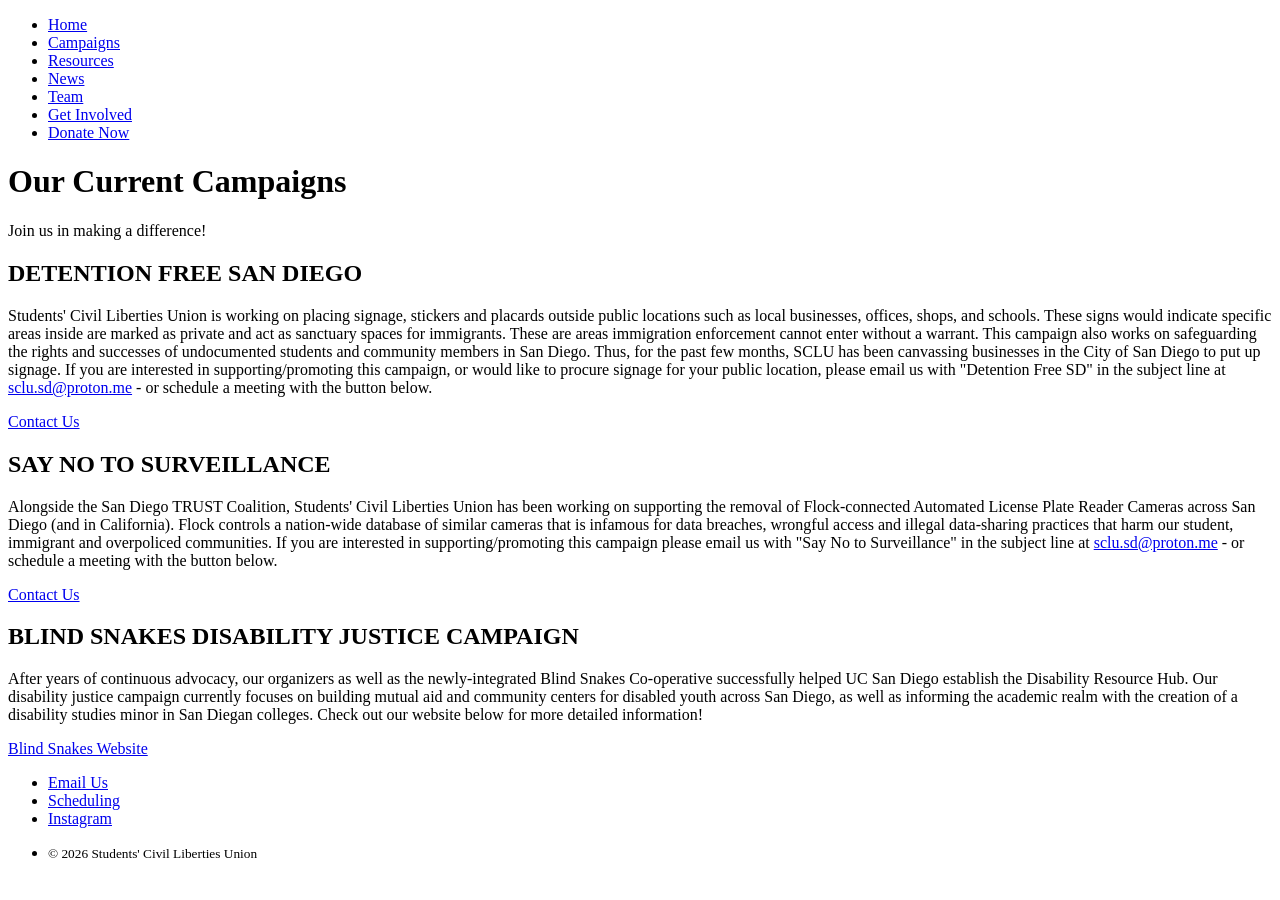
==== campaigns.html @ 3547a064 "Added new contact page, migrated what can you do blurb, scheduling, and contact form" ====
<!DOCTYPE html>
<html lang="en">
<head>
    <meta charset="utf-8">
    <meta name="viewport" content="width=device-width, initial-scale=1">
    <title>Campaigns | SCLU</title>
    <meta name="description" content="Current Campaigns of the Students' Civil Liberties Union: Detention Free San Diego, Say no to surveillance, 
        Blind Snakes Disability Justice.">
</head>
<body>
    <header>
        <nav aria-label="Primary">
            <ul>
                <li><a href="index.html">Home</a></li>
                <li><a href="campaigns.html">Campaigns</a></li>
                <li><a href="resources.html">Resources</a></li>
                <li><a href="news.html">News</a></li> <!--Announcements & Press-->
                <li><a href="team.html">Team</a></li>
                <li><a href="contact.html">Get Involved</a></li> <!--Join, Contact Us, Schedule-->
                <li><a href="https://www.zeffy.com/en-US/donation-form/donate-to-empower-youth-organizing-in-san-diego-2">Donate Now</a></li>
            </ul>
        </nav>
    </header>
    <main>
        <h1>Our Current Campaigns</h1>
        <p>Join us in making a difference!</p>

        <section id="detention-free">
            <!--Image here-->
            <h2>DETENTION FREE SAN DIEGO</h2>
            <p>Students' Civil Liberties Union is working on placing signage, stickers and placards outside public locations such as local businesses,
                offices, shops, and schools. These signs would indicate specific areas inside are marked as private and act as sanctuary spaces for immigrants. These are areas immigration enforcement cannot enter without a warrant.
                This campaign also works on safeguarding the rights and successes of undocumented students and community members in San Diego. Thus, for the past few months, 
                SCLU has been canvassing businesses in the City of San Diego to put up signage. If you are interested in supporting/promoting this campaign, or would like to procure signage for your public location, 
                please email us with "Detention Free SD" in the subject line at <a href="mailto:sclu.sd@proton.me">sclu.sd@proton.me</a> - or schedule a meeting with the button below.
            </p>
            <a href="contact.html">Contact Us</a>
        </section>
        <section id="surveillance">
            <!--Image here-->
            <h2>SAY NO TO SURVEILLANCE</h2>
            <p>Alongside the San Diego TRUST Coalition, Students' Civil Liberties Union has been working on supporting the removal of Flock-connected Automated License Plate Reader Cameras across San Diego (and in California). Flock controls a nation-wide database of similar cameras that is infamous for data breaches,
                wrongful access and illegal data-sharing practices that harm our student, immigrant and overpoliced communities.
                If you are interested in supporting/promoting this campaign please email us with "Say No to Surveillance" in the subject 
                line at <a href="mailto:sclu.sd@proton.me">sclu.sd@proton.me</a> - or schedule a meeting with the button below.
            </p>
            <a href="contact.html">Contact Us</a>
        </section>
        <section id="disability-justice">
            <!--Image here-->
            <h2>BLIND SNAKES DISABILITY JUSTICE CAMPAIGN</h2>
            <p>After years of continuous advocacy, our organizers as well as the newly-integrated Blind Snakes Co-operative successfully helped UC San Diego establish the Disability Resource Hub. Our disability justice campaign currently focuses on building mutual aid and community centers for disabled youth across San Diego, as well as informing the academic
                realm with the creation of a disability studies minor in San Diegan colleges.
                Check out our website below for more detailed information!
            </p>
            <a href="https://blindsnakes.sclusd.org/">Blind Snakes Website</a>
        </section>
    </main>
    <footer>
        <ul>
            <li><a href="mailto:sclu.sd@proton.me">Email Us</a></li>
            <li><a href="https://cal.com/students-civil-liberties-union/30min">Scheduling</a></li>
            <li><a href="https://www.instagram.com/sclu.SD/">Instagram</a></li>
            <li><p><small>&copy; 2026 Students' Civil Liberties Union</small></p></li>
        </ul>
    </footer>
</body>
</html>
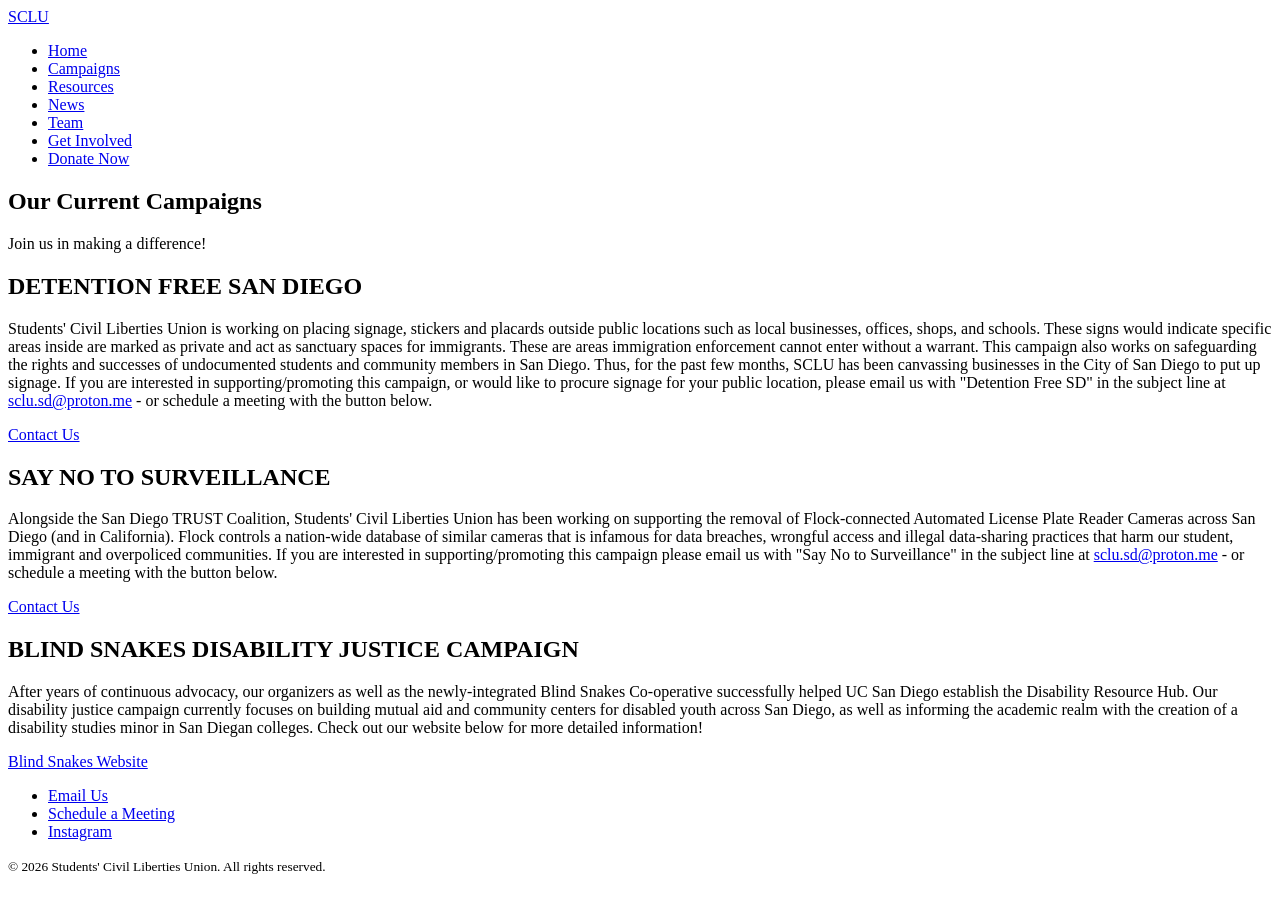
==== commit 1c20adf1: "Complete pages, fix navigation for footer, update meta tags, add aria-labellby for each section." ====
--- a/campaigns.html
+++ b/campaigns.html
@@ -3,31 +3,45 @@
 <head>
     <meta charset="utf-8">
     <meta name="viewport" content="width=device-width, initial-scale=1">
+    
     <title>Campaigns | SCLU</title>
+
     <meta name="description" content="Current Campaigns of the Students' Civil Liberties Union: Detention Free San Diego, Say no to surveillance, 
         Blind Snakes Disability Justice.">
+
+    <meta name="theme-color" content="#173B35">
+
+    <link rel="stylesheet" href="styles.css">
 </head>
 <body>
-    <header>
-        <nav aria-label="Primary">
-            <ul>
+    <header class="site-header">
+        <nav class="main-nav" aria-label="Primary Navigation">
+            <a class="site-logo" href="index.html">
+                SCLU
+            </a>
+            <ul class="nav-links">
                 <li><a href="index.html">Home</a></li>
                 <li><a href="campaigns.html">Campaigns</a></li>
                 <li><a href="resources.html">Resources</a></li>
                 <li><a href="news.html">News</a></li> <!--Announcements & Press-->
                 <li><a href="team.html">Team</a></li>
-                <li><a href="contact.html">Get Involved</a></li> <!--Join, Contact Us, Schedule-->
-                <li><a href="https://www.zeffy.com/en-US/donation-form/donate-to-empower-youth-organizing-in-san-diego-2">Donate Now</a></li>
+                <li><a href="contact.html">Get Involved</a></li> <!--Recruitment, Contact Us, Schedule-->
+                <li><a class="donate-btn" href="https://www.zeffy.com/en-US/donation-form/donate-to-empower-youth-organizing-in-san-diego-2">Donate Now</a></li>
             </ul>
         </nav>
     </header>
-    <main>
-        <h1>Our Current Campaigns</h1>
-        <p>Join us in making a difference!</p>
+    <main id="main-content">
+        <section class="campaign-section" aria-labelledby="page-heading">
+            <h1 id="page-heading"> 
+                Our Current Campaigns
+            </h1>
 
-        <section id="detention-free">
+            <p>Join us in making a difference!</p>
+        </section>
+
+        <section id="detention-free" aria-labelledby="detention-heading">
             <!--Image here-->
-            <h2>DETENTION FREE SAN DIEGO</h2>
+            <h2 id="detention-heading">DETENTION FREE SAN DIEGO</h2>
             <p>Students' Civil Liberties Union is working on placing signage, stickers and placards outside public locations such as local businesses,
                 offices, shops, and schools. These signs would indicate specific areas inside are marked as private and act as sanctuary spaces for immigrants. These are areas immigration enforcement cannot enter without a warrant.
                 This campaign also works on safeguarding the rights and successes of undocumented students and community members in San Diego. Thus, for the past few months, 
@@ -36,9 +50,9 @@
             </p>
             <a href="contact.html">Contact Us</a>
         </section>
-        <section id="surveillance">
+        <section id="surveillance" aria-labelledby="surveillance-heading">
             <!--Image here-->
-            <h2>SAY NO TO SURVEILLANCE</h2>
+            <h2 id="surveillance-heading">SAY NO TO SURVEILLANCE</h2>
             <p>Alongside the San Diego TRUST Coalition, Students' Civil Liberties Union has been working on supporting the removal of Flock-connected Automated License Plate Reader Cameras across San Diego (and in California). Flock controls a nation-wide database of similar cameras that is infamous for data breaches,
                 wrongful access and illegal data-sharing practices that harm our student, immigrant and overpoliced communities.
                 If you are interested in supporting/promoting this campaign please email us with "Say No to Surveillance" in the subject 
@@ -46,9 +60,9 @@
             </p>
             <a href="contact.html">Contact Us</a>
         </section>
-        <section id="disability-justice">
+        <section id="disability-justice" aria-labelledby="disability-justice-heading">
             <!--Image here-->
-            <h2>BLIND SNAKES DISABILITY JUSTICE CAMPAIGN</h2>
+            <h2 id="disability-justice-heading">BLIND SNAKES DISABILITY JUSTICE CAMPAIGN</h2>
             <p>After years of continuous advocacy, our organizers as well as the newly-integrated Blind Snakes Co-operative successfully helped UC San Diego establish the Disability Resource Hub. Our disability justice campaign currently focuses on building mutual aid and community centers for disabled youth across San Diego, as well as informing the academic
                 realm with the creation of a disability studies minor in San Diegan colleges.
                 Check out our website below for more detailed information!
@@ -57,12 +71,20 @@
         </section>
     </main>
     <footer>
-        <ul>
-            <li><a href="mailto:sclu.sd@proton.me">Email Us</a></li>
-            <li><a href="https://cal.com/students-civil-liberties-union/30min">Scheduling</a></li>
-            <li><a href="https://www.instagram.com/sclu.SD/">Instagram</a></li>
-            <li><p><small>&copy; 2026 Students' Civil Liberties Union</small></p></li>
-        </ul>
+        <nav aria-label="Footer Navigation">
+            <ul>
+                <li><a href="mailto:sclu.sd@proton.me">Email Us</a></li>
+                <li><a href="https://cal.com/students-civil-liberties-union/30min">Schedule a Meeting</a></li>
+                <li><a href="https://www.instagram.com/sclu.SD/">Instagram</a></li>
+            </ul>
+        </nav>
+
+        <p>
+            <small>
+                &copy; 2026 Students' Civil Liberties Union.
+                All rights reserved.
+            </small>
+        </p>
     </footer>
 </body>
 </html>
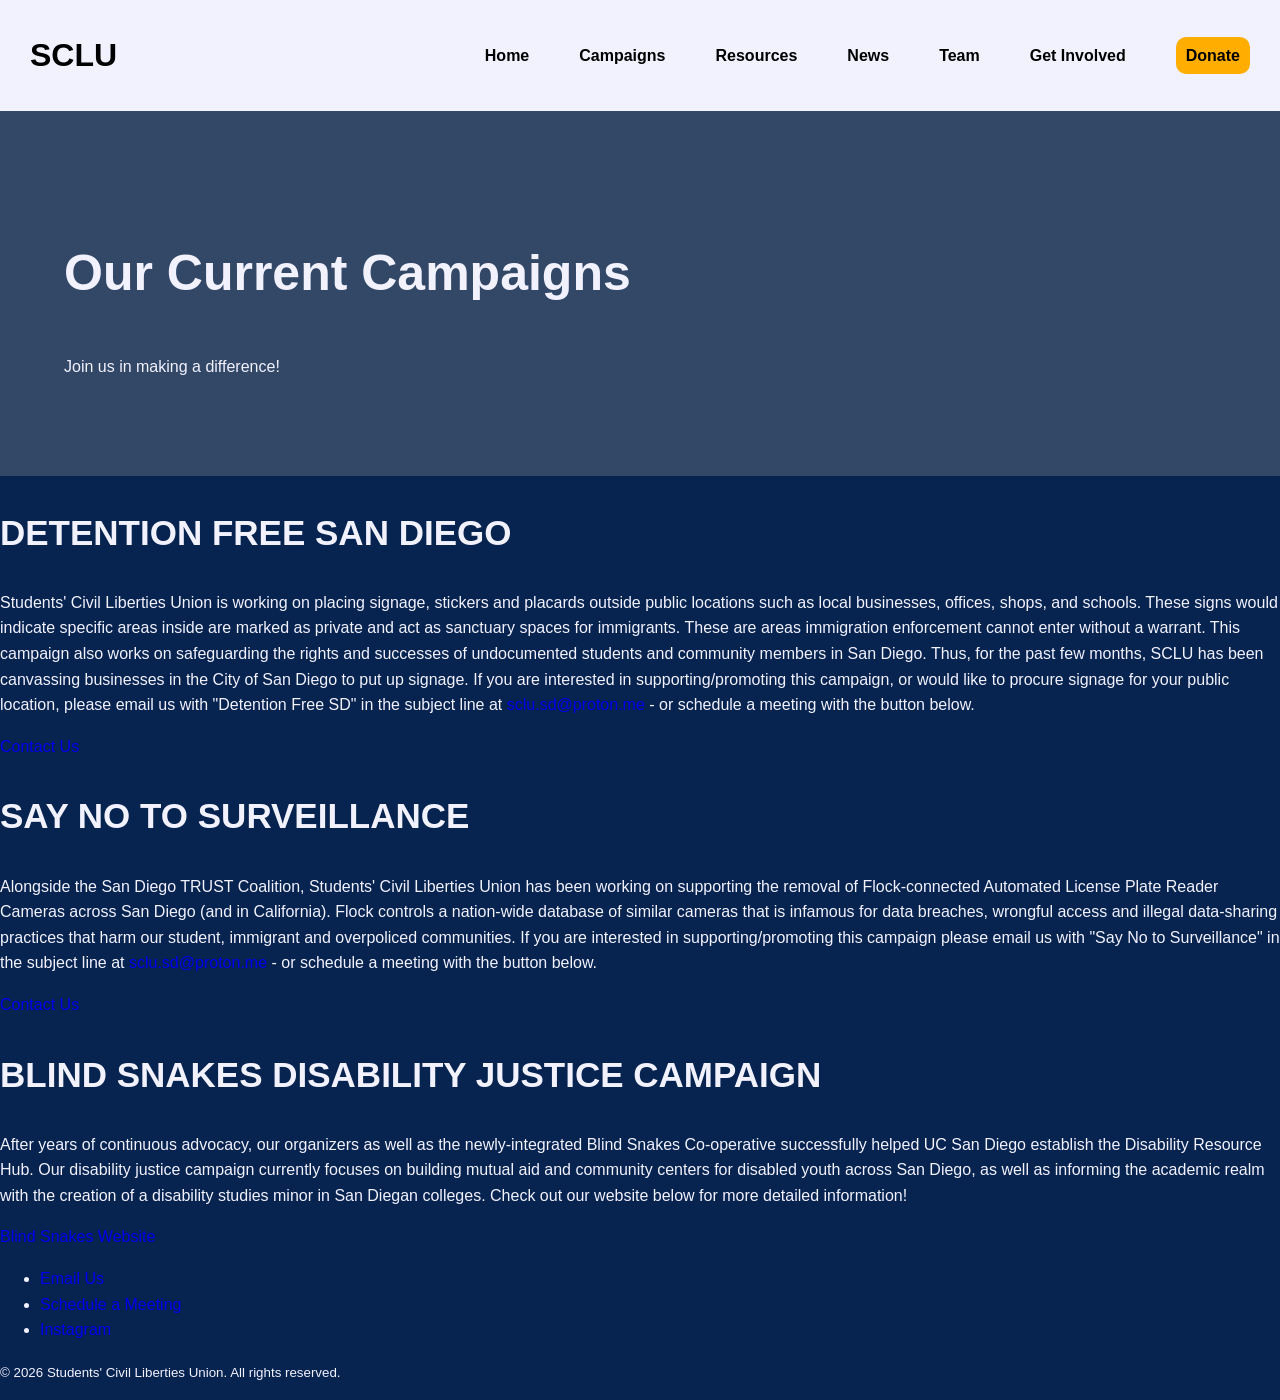
==== commit 5dbe8960: "Fixed most styling for first page" ====
--- a/campaigns.html
+++ b/campaigns.html
@@ -12,6 +12,7 @@
     <meta name="theme-color" content="#173B35">
 
     <link rel="stylesheet" href="styles.css">
+    <script src="script.js" defer></script>
 </head>
 <body>
     <header class="site-header">
@@ -19,14 +20,22 @@
             <a class="site-logo" href="index.html">
                 SCLU
             </a>
-            <ul class="nav-links">
+
+            <button
+                class="menu-toggle" type="button" aria-label="Open Navigation Menu" aria-expanded="false" aria-controls="nav-links">
+                <span></span>
+                <span></span>
+                <span></span>
+            </button>
+
+            <ul class="nav-links" id="nav-links">
                 <li><a href="index.html">Home</a></li>
                 <li><a href="campaigns.html">Campaigns</a></li>
                 <li><a href="resources.html">Resources</a></li>
                 <li><a href="news.html">News</a></li> <!--Announcements & Press-->
                 <li><a href="team.html">Team</a></li>
                 <li><a href="contact.html">Get Involved</a></li> <!--Recruitment, Contact Us, Schedule-->
-                <li><a class="donate-btn" href="https://www.zeffy.com/en-US/donation-form/donate-to-empower-youth-organizing-in-san-diego-2">Donate Now</a></li>
+                <li><a class="donate-btn" href="https://www.zeffy.com/en-US/donation-form/donate-to-empower-youth-organizing-in-san-diego-2">Donate</a></li>
             </ul>
         </nav>
     </header>
--- a/styles.css
+++ b/styles.css
@@ -0,0 +1,541 @@
+/* Custom Properties*/
+:root { 
+    /* Colors */
+    --background-color: #07234f;
+    --gray-blue: #334867;
+
+    --white: #f2f2ff;
+    --black: black;
+
+    --gold: rgb(255, 174, 0);
+    --bright-gold: rgb(255, 193, 58);
+
+    /* Typography  */
+    --font-body: sans-serif;
+    --font-initial-size: 16px;
+
+    /* Typography Fonts */
+    --font-size-xxl: 50px;
+    --font-size-xl: 40px;
+    --font-size-large: 35px;
+    --font-size-medium: 25px;
+    --font-size-small: 20px;
+
+    /* Layout */
+    --max-width: 2000px;
+    --padding: 10px;
+    --border-radius: 10px;
+
+    /* Spacing */
+    --spacing-small: 20px;
+    --spacing-medium: 30px;
+    --spacing-large: 40px;
+    --spacing-x-large: 50px;
+    --spacing-xx-large: 60px;
+    --spacing-xxx-large: 80px;
+    --spacing-xxxx-large: 120px;
+
+    --letter-spacing-s: 3px;
+
+}
+
+body {
+    /* General Typography and Colors*/
+    background-color: var(--background-color);
+    font-family: var(--font-body);
+    font-size: var(--font-initial-size);
+    color: var(--white);
+    line-height: 1.6;
+    
+    /* Layout and Box Model*/
+    margin: 0;
+    padding: 0;
+}
+
+* {
+    box-sizing: border-box;
+}
+
+/* NAVIGATION */
+
+.site-header {
+    width: 100%;
+    background-color: var(--white);
+}
+
+.main-nav {
+    display: flex;
+    justify-content: space-between;
+    align-items: center;
+    flex-wrap: wrap;
+
+    width: 100%;
+    padding: var(--spacing-medium);
+}
+
+/* Going to replace with logo*/
+.site-logo {
+    font-size: 2rem;
+    font-weight: bold;
+    color: var(--black);
+    text-decoration: none;
+}
+
+.nav-links {
+    display: flex;
+    align-items: center;
+    justify-content: center;
+    flex-wrap: wrap;
+    gap: var(--spacing-x-large);
+
+    list-style: none;
+    margin: 0;
+    padding: 0;
+}
+
+.nav-links a {
+    color: var(--black);
+
+    /* No Underline */
+    text-decoration: none;
+    font-size: 1rem;
+    font-weight: 550;
+}
+
+
+
+/* Navigation Buttons*/
+nav a:hover {
+    color: var(--background-color);
+    text-decoration: underline var(--black) 2px;
+    text-underline-offset: 3px;
+}
+
+.site-logo {
+    text-decoration: none;
+}
+
+.site-logo:hover {
+    text-decoration: none;
+}
+/* Donation Buttons */
+.donate-btn {
+    background-color: var(--gold);
+    padding: var(--padding);
+    border-radius: var(--border-radius);
+}
+
+.donate-btn:hover {
+    background-color: var(--bright-gold);
+    outline: solid var(--gold) 2px;
+    text-decoration: none;
+}
+
+
+/* HAMBURGER MENU */
+.menu-toggle {
+    display: none;
+    flex-direction: column;
+    justify-content: center;
+
+    width: var(--spacing-medium);
+    height: var(--spacing-medium);
+    padding: 0;
+
+    background: none;
+    border: none;
+    cursor: pointer;
+}
+
+.menu-toggle span{
+    display: block;
+    width: 100%;
+    height: 3px;
+    background-color: var(--background-color);
+    border-radius: 2px;
+}
+
+/* HEADINGS */
+
+h1 {
+    font-size: var(--font-size-xxl);
+}
+
+h2 {
+    font-size: var(--font-size-large);
+}
+
+h3 {
+    font-size: var(--font-size-medium);
+}
+
+/* Link Styling */
+a {
+    transition: var(--gold) 0.2s ease;
+    text-decoration: none;
+}
+
+/* Images */
+
+img {
+    max-width: 100%;
+    height: auto;
+    display: block;
+}
+
+/* HERO SECTION */
+.hero {
+    display: flex;
+    align-items: center;
+    gap: var(--spacing-xx-large);
+    
+    padding: var(--spacing-xxxx-large) 5%;
+
+    background-color: var(--background-color);
+}
+
+.hero-content {
+    flex: 5; /* 3/5 of the page*/
+    min-width: 0;
+}
+
+.hero-image {
+    flex: 4;
+    min-width: 0;
+    transform: translateY(var(--spacing-small));
+}
+
+.hero-image img {
+    width: 100%;
+    height: 100%;
+    object-fit: cover;
+    border-radius: var(--border-radius);
+}
+
+#hero-blurb {
+    font-size: var(--font-size-small);
+
+    text-transform: uppercase;
+    letter-spacing: var(--letter-spacing-s);
+    margin-bottom: var(--spacing-small);
+}
+
+.hero-description {
+    font-size: var(--font-initial-size);
+    line-height: 1.8;
+    margin-bottom: var(--spacing-small);
+    max-width: 800px;
+}
+
+.hero-actions {
+    margin: var(--spacing-large) var(--spacing-small) 0 0;
+}
+
+.hero-actions a {
+    color: var(--black);
+    font-weight: 550;
+    text-transform: uppercase;
+    background-color: var(--gold);
+    padding: var(--padding);
+    border-radius: var(--border-radius);
+}
+
+/* ABOUT SECTION */
+.about-section {
+    display: flex;
+    align-items: center;
+    flex-direction: row;
+    gap: var(--spacing-xxxx-large);
+    
+    padding: var(--spacing-xxxx-large) 5%;
+    background-color: var(--gray-blue);
+
+}
+.about-content {
+    flex: 1; 
+    min-width: 0;
+}
+
+.about-image {
+    flex: 1;
+    min-width: 0;
+    transform: translateY(var(--spacing-small));
+}
+
+.about-image img {
+    width: 100%;
+    height: 100%;
+    object-fit: cover;
+    border-radius: var(--border-radius);
+}
+
+/* WORK AND CAMPAIGN SECTIONS */
+
+.work-section,
+.campaign-section,
+.news-section{
+    margin: 0;
+    padding: var(--spacing-xxx-large) 5%;
+}
+
+.work-section, .news-section {
+    background-color: var(--background-color);
+}
+
+.campaign-section {
+    background-color: var(--gray-blue);
+}
+
+
+/* SECTION HEADINGS */
+
+.section-heading {
+    text-align: center;
+    margin-bottom: var(--spacing-x-large);
+}
+
+/* CARD CONTAINER */
+
+.card-box {
+    display: grid;
+    grid-template-columns: repeat(3, 1fr);
+    gap: var(--spacing-large);
+    margin: 0;
+    width: 100%;
+}
+
+/* SHARED CARD STYLING */
+
+.card h2, .campaign-card h2 {
+    margin: 0 0 0 10px;
+}
+
+.card,
+.campaign-card,
+.news-card {
+    display: flex;
+    flex-direction: column;
+
+    padding: var(--spacing-medium);
+    border-radius: var(--border-radius);
+}
+
+/* INDIVIDUAL CARD COLORS */
+
+.card, .news-card {
+    background-color: var(--gray-blue);
+}
+
+.campaign-card {
+    background-color: var(--background-color);
+}
+
+.news-card .article-source {
+    font-size: 1.25rem;
+    color: var(--gold);
+    margin: 0 0 10px;
+}
+
+.news-card h3 {
+    font-size: 1.75rem;
+    margin: 0 0 10px;
+}
+
+.news-card .article-author {
+    margin: 0 0 var(--spacing-small);
+    font-size: 1.1rem;
+}
+
+
+/* CARD BUTTONS */
+
+.card .button,
+.campaign-card .button,
+.news-card .button,
+.get-invovled .button {
+    margin-top: var(--spacing-medium);
+    align-self: flex-start;
+}
+
+/* BUTTON STYLING */
+.button {
+    display: inline-block;
+
+    color: var(--black);
+    background-color: var(--gold);
+
+    font-weight: 550;
+    text-transform: uppercase;
+
+    padding: var(--padding);
+    border-radius: var(--border-radius);
+
+    text-decoration: none;
+}
+
+.button:hover {
+    background-color: var(--bright-gold);
+    outline: solid var(--gold) 2px;
+}
+
+.button:focus {
+    outline: solid var(--gray-blue) 2px;
+}
+
+/* GALLERY */
+.gallery-section {
+    background-color: var(--gray-blue);
+}
+/* GET INVOLVED SECTION */
+.get-involved {
+    display: flex;
+    flex-direction: column;
+    align-items: center;
+    text-align: center;
+
+    padding: var(--spacing-xxx-large) 5%;
+    background-color: var(--background-color);
+}
+
+.get-involved h2 {
+    margin: 0 0 var(--spacing-medium);
+}
+
+.get-involved p {
+    max-width: 700px;
+    margin: 0 0 var(--spacing-medium);
+}
+
+/* FOOTER */
+.site-footer {
+    padding: var(--spacing-large) 5%;
+    background-color: var(--white);
+    color: var(--background-color);
+}
+
+.site-footer nav ul {
+    display: flex;
+    justify-content: center;
+    flex-wrap: wrap;
+    gap: var(--spacing-large);
+
+    list-style: none;
+    margin: 0;
+    padding: 0;
+}
+
+.site-footer a {
+    color: var(--background-color);
+    text-decoration: none;
+}
+
+.site-footer a:hover {
+    color: var(--black);
+    text-decoration: underline;
+    text-underline-offset: 4px;
+}
+
+.site-footer p {
+    text-align: center;
+    margin: var(--spacing-large) 0 0;
+}
+
+/* ACCESSIBILITY */
+a:focus-visible, button:focus-visible {
+    outline: solid var(--gray-blue);
+}
+
+/* Screen sizes adjusted for 900 */
+@media (max-width: 900px) {
+    .hero { 
+        flex-direction: column;
+        align-items: stretch;
+    }
+
+    .hero-image {
+        transform: none;
+    }
+
+    /* About Section*/
+    .about-section {
+        flex-direction: column;
+    }
+
+    .about-image {
+        transform: none;
+    }
+
+    /* Work Section */
+    .card-box {
+        grid-template-columns: 1fr;
+    }
+}
+
+
+@media (max-width: 768px) {
+    .main-nav {
+        position: relative;
+        flex-direction: row;
+        justify-content: space-between;
+        align-items: center;
+    }
+
+    .menu-toggle {
+        display: flex;
+        gap: 5px;
+    }
+    
+    .nav-links {
+        display: none;
+        flex-direction: column;
+        align-items: stretch;
+        
+        position: absolute;
+        top: 100%;
+        right: 0%;
+        width: 100%;
+
+        padding: var(--spacing-medium);
+        background-color: var(--white);
+        z-index: 10;
+    }
+
+    .nav-links.is-open {
+        display: flex;
+    }
+
+    .site-footer nav ul {
+        flex-direction: column;
+        align-items: center;
+        gap: var(--spacing-medium);
+    }
+}
+
+@media (max-width: 600px) {
+    h1 {
+        font-size: 2.25rem;
+    }
+
+    h2 {
+        font-size: 1.75rem;
+    }
+
+    h3 {
+        font-size: 1.25rem;
+    }
+
+    /*Sections*/
+    .hero, .about-section, .work-section, .campaign-section, .news-section, .get-involved {
+        padding: var(--spacing-xx-large) 5%;
+    }
+
+    /* Cards */
+    .card-box {
+        grid-template-columns: 1fr;
+        gap: var(--spacing-medium);
+    }
+
+    .card, .campaign-card, .news-card {
+        padding: var(--spacing-small);
+    }
+}
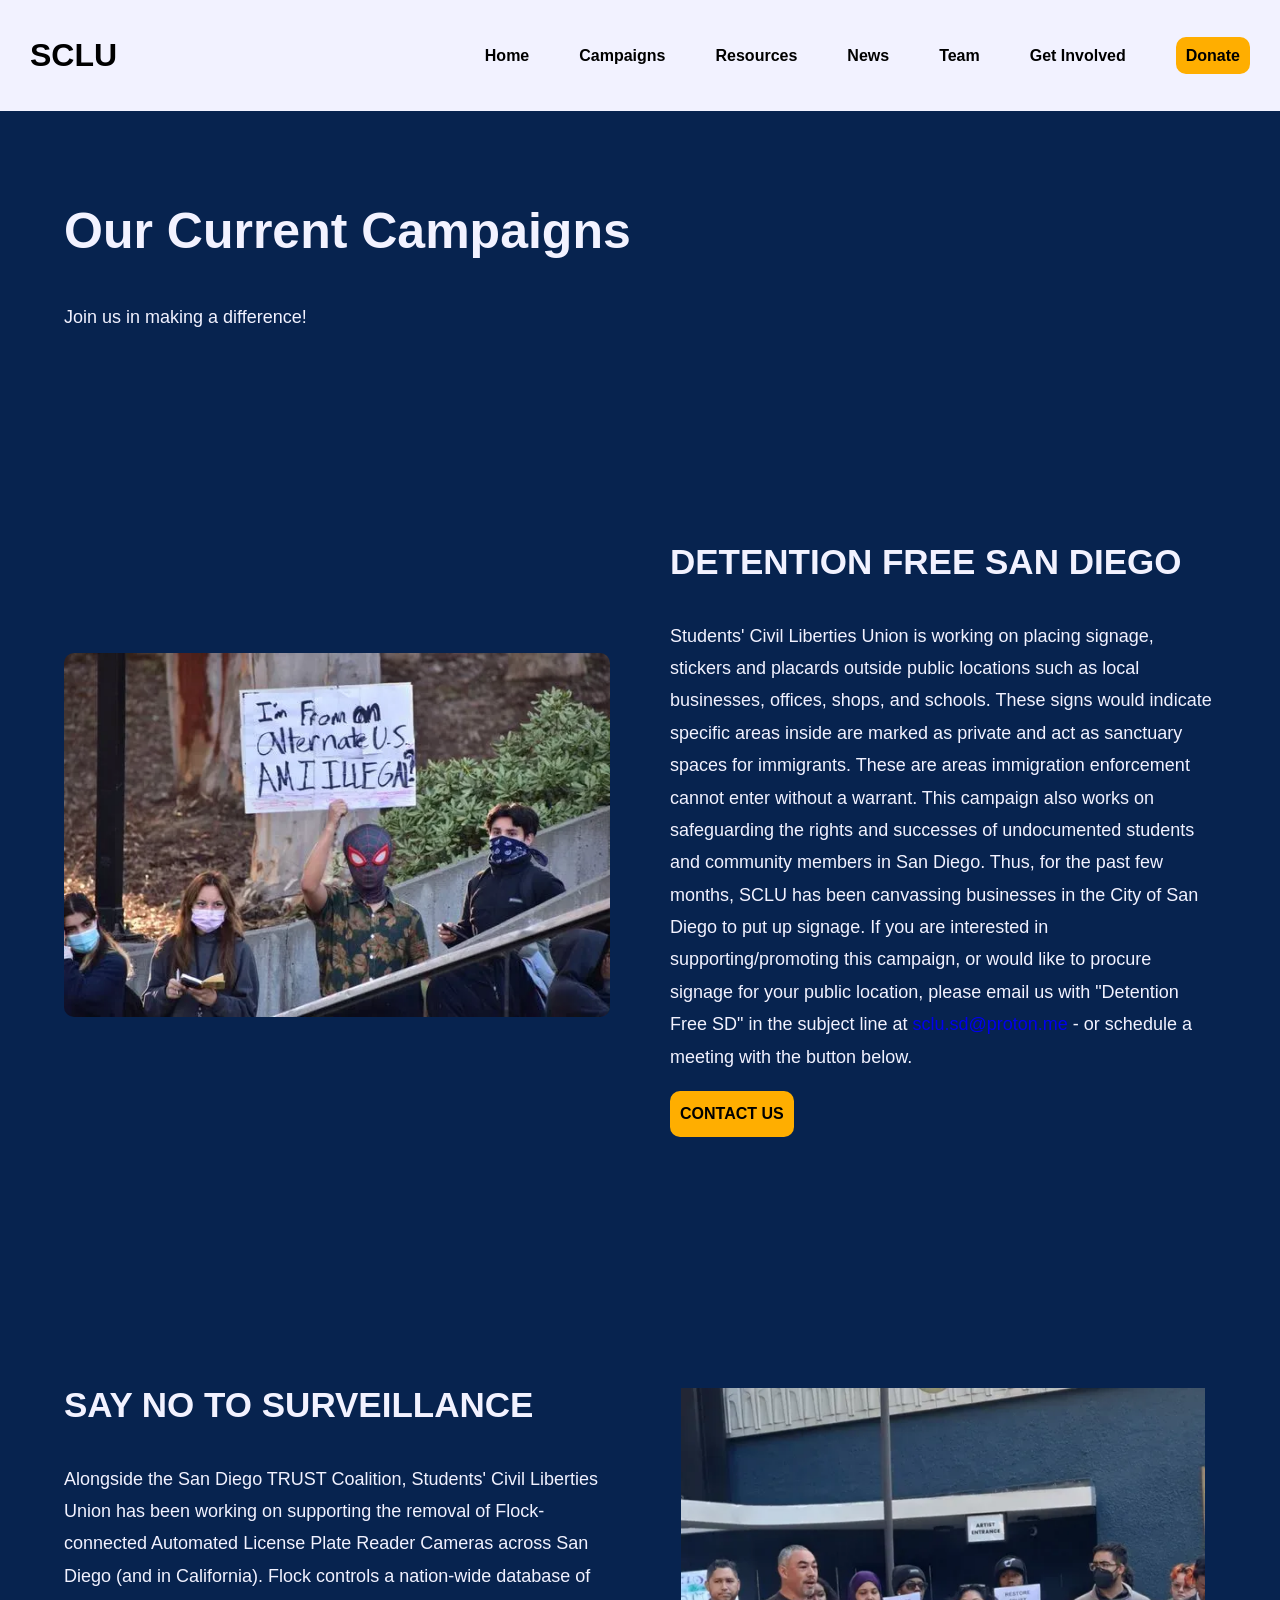
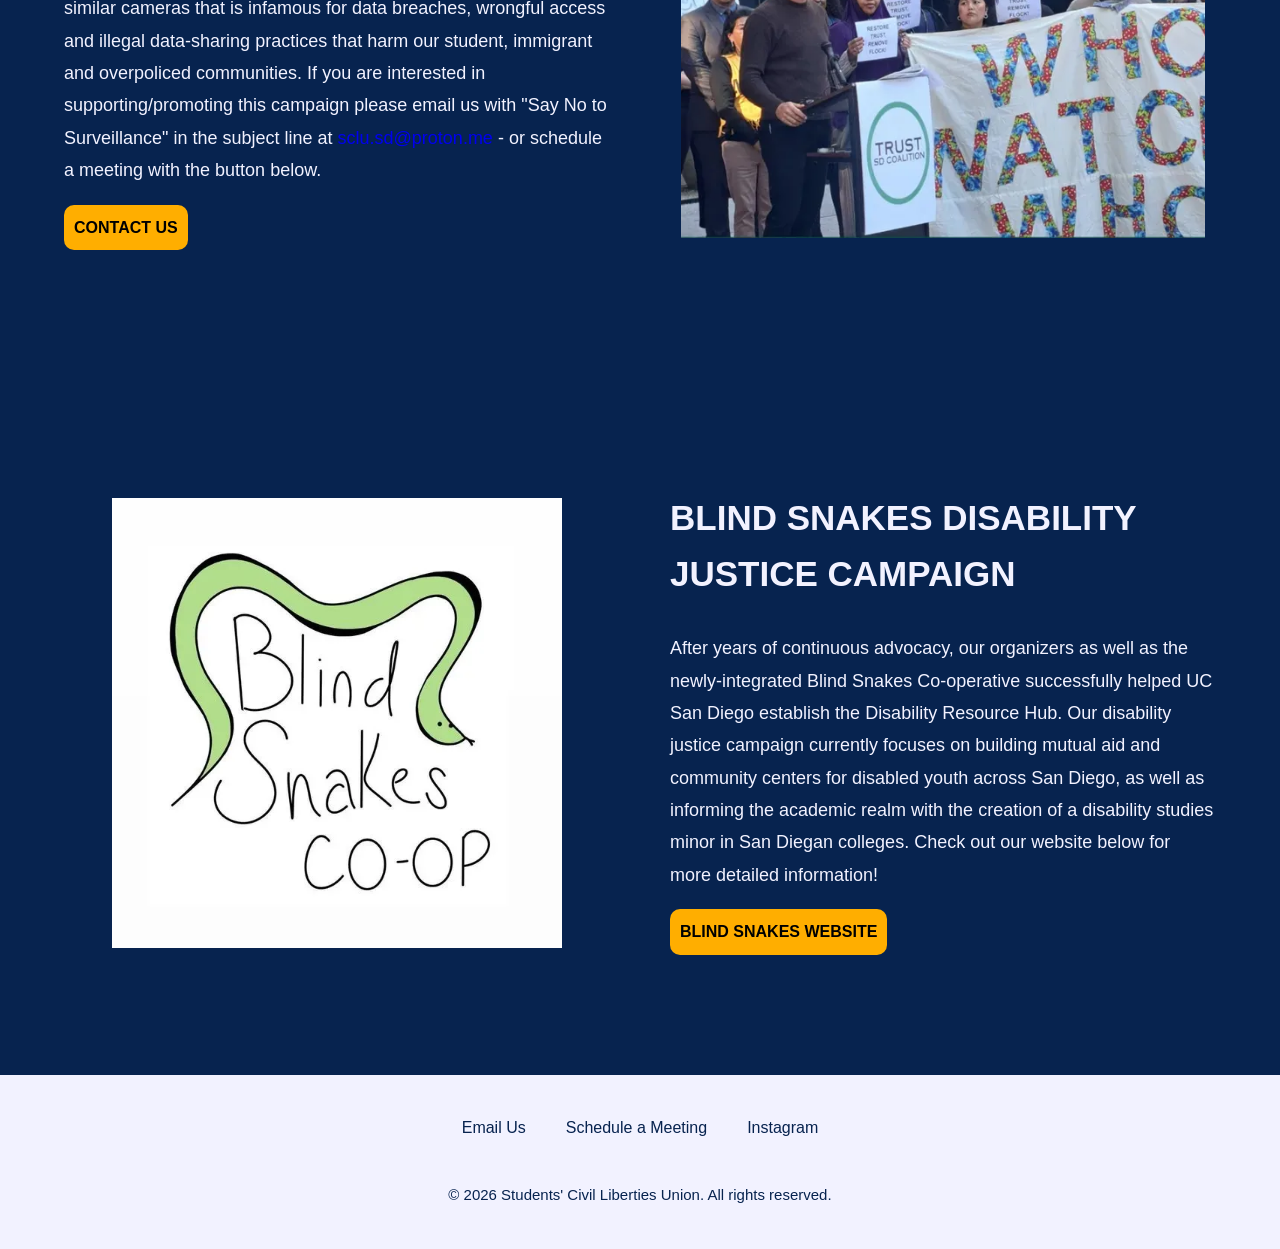
==== commit f4b78ba8: "Finalize basic styling for the homepage. Make campaigns.html consistent with the rest" ====
--- a/campaigns.html
+++ b/campaigns.html
@@ -40,46 +40,102 @@
         </nav>
     </header>
     <main id="main-content">
-        <section class="campaign-section" aria-labelledby="page-heading">
-            <h1 id="page-heading"> 
+        <section class="page-intro" aria-labelledby="page-heading">
+            <div class="page-intro-content">
+                <h1 id="page-heading"> 
                 Our Current Campaigns
-            </h1>
+                </h1>
 
-            <p>Join us in making a difference!</p>
+                <p>Join us in making a difference!</p>
+            </div>
         </section>
 
-        <section id="detention-free" aria-labelledby="detention-heading">
-            <!--Image here-->
-            <h2 id="detention-heading">DETENTION FREE SAN DIEGO</h2>
-            <p>Students' Civil Liberties Union is working on placing signage, stickers and placards outside public locations such as local businesses,
-                offices, shops, and schools. These signs would indicate specific areas inside are marked as private and act as sanctuary spaces for immigrants. These are areas immigration enforcement cannot enter without a warrant.
-                This campaign also works on safeguarding the rights and successes of undocumented students and community members in San Diego. Thus, for the past few months, 
-                SCLU has been canvassing businesses in the City of San Diego to put up signage. If you are interested in supporting/promoting this campaign, or would like to procure signage for your public location, 
-                please email us with "Detention Free SD" in the subject line at <a href="mailto:sclu.sd@proton.me">sclu.sd@proton.me</a> - or schedule a meeting with the button below.
-            </p>
-            <a href="contact.html">Contact Us</a>
+        <section class="campaign-detail" id="detention-free" aria-labelledby="detention-heading">
+            <div class="campaign-media">
+                <img
+                    class="campaign-image"
+                    src="images/detention-free-1040.webp"
+                    srcset="
+                        images/detention-free-200.webp 200w,
+                        images/detention-free-600.webp 600w,
+                        images/detention-free-1040.webp 1040w,
+                        images/detention-free-2048.webp 2048w
+                    "
+                    sizes="(max-width: 768px) 90vw, (max-width: 1333px) calc(45vw - 30px), 570px"
+                    alt="Student in a Spiderman mask holdng a sign that says 'I'm from an alternate U.S. AM I ILLEGAL?'"
+                    loading="lazy"
+                    decoding="async"
+                >
+            </div>
+            <div class="campaign-content">
+                <h2 id="detention-heading">DETENTION FREE SAN DIEGO</h2>
+                <p>Students' Civil Liberties Union is working on placing signage, stickers and placards outside public locations such as local businesses,
+                    offices, shops, and schools. These signs would indicate specific areas inside are marked as private and act as sanctuary spaces for immigrants. These are areas immigration enforcement cannot enter without a warrant.
+                    This campaign also works on safeguarding the rights and successes of undocumented students and community members in San Diego. Thus, for the past few months, 
+                    SCLU has been canvassing businesses in the City of San Diego to put up signage. If you are interested in supporting/promoting this campaign, or would like to procure signage for your public location, 
+                    please email us with "Detention Free SD" in the subject line at <a href="mailto:sclu.sd@proton.me">sclu.sd@proton.me</a> - or schedule a meeting with the button below.
+                </p>
+                <a class="button" href="contact.html">Contact Us</a>
+            </div>
         </section>
-        <section id="surveillance" aria-labelledby="surveillance-heading">
-            <!--Image here-->
-            <h2 id="surveillance-heading">SAY NO TO SURVEILLANCE</h2>
-            <p>Alongside the San Diego TRUST Coalition, Students' Civil Liberties Union has been working on supporting the removal of Flock-connected Automated License Plate Reader Cameras across San Diego (and in California). Flock controls a nation-wide database of similar cameras that is infamous for data breaches,
-                wrongful access and illegal data-sharing practices that harm our student, immigrant and overpoliced communities.
-                If you are interested in supporting/promoting this campaign please email us with "Say No to Surveillance" in the subject 
-                line at <a href="mailto:sclu.sd@proton.me">sclu.sd@proton.me</a> - or schedule a meeting with the button below.
-            </p>
-            <a href="contact.html">Contact Us</a>
+        <section class="campaign-detail reverse" id="surveillance" aria-labelledby="surveillance-heading">
+            <div class="campaign-media">
+                <img
+                    class="campaign-image"
+                    src="images/surveillance-1040.webp"
+                    srcset="
+                        images/surveillance-200.webp 200w,
+                        images/surveillance-600.webp 600w,
+                        images/surveillance-1040.webp 1040w,
+                        images/surveillance-2048.webp 2048w
+                    "
+                    sizes="(max-width: 768px) 90vw, (max-width: 1333px) calc(45vw - 30px), 570px"
+                    alt="A man in a gray sweater is delivering a speech at the TRUST SD Coalition while students in the background holding 
+                        signs saying'RESTORE TRUST. REMOVE FLOCK!'"
+                    loading="lazy"
+                    decoding="async"
+                >
+            </div>
+            <div class="campaign-content">
+                <h2 id="surveillance-heading">SAY NO TO SURVEILLANCE</h2>
+                <p>Alongside the San Diego TRUST Coalition, Students' Civil Liberties Union has been working on supporting the removal of Flock-connected Automated License Plate Reader Cameras across San Diego (and in California). Flock controls a nation-wide database of similar cameras that is infamous for data breaches,
+                    wrongful access and illegal data-sharing practices that harm our student, immigrant and overpoliced communities.
+                    If you are interested in supporting/promoting this campaign please email us with "Say No to Surveillance" in the subject 
+                    line at <a href="mailto:sclu.sd@proton.me">sclu.sd@proton.me</a> - or schedule a meeting with the button below.
+                </p>
+                <a class="button" href="contact.html">Contact Us</a>
+            </div>
         </section>
-        <section id="disability-justice" aria-labelledby="disability-justice-heading">
-            <!--Image here-->
-            <h2 id="disability-justice-heading">BLIND SNAKES DISABILITY JUSTICE CAMPAIGN</h2>
-            <p>After years of continuous advocacy, our organizers as well as the newly-integrated Blind Snakes Co-operative successfully helped UC San Diego establish the Disability Resource Hub. Our disability justice campaign currently focuses on building mutual aid and community centers for disabled youth across San Diego, as well as informing the academic
-                realm with the creation of a disability studies minor in San Diegan colleges.
-                Check out our website below for more detailed information!
-            </p>
-            <a href="https://blindsnakes.sclusd.org/">Blind Snakes Website</a>
+        <section class="campaign-detail" id="disability-justice" aria-labelledby="disability-justice-heading">
+            <div class="campaign-media">
+                <img
+                    class="campaign-image"
+                    src="images/snake-1040.webp"
+                    srcset="
+                        images/snake-200.webp 200w,
+                        images/snake-600.webp 600w,
+                        images/snake-1040.webp 1040w,
+                        images/snake-2048.webp 2048w
+                    "
+                    sizes="(max-width: 768px) 90vw, (max-width: 1333px) calc(45vw - 30px), 570px"
+                    alt="A Green Snake wrapping around the top of the text: 'Blind Snakes CO-OP'"
+                    loading="lazy"
+                    decoding="async"
+                >
+            </div>
+            <div class="campaign-content">
+                <h2 id="disability-justice-heading">BLIND SNAKES DISABILITY JUSTICE CAMPAIGN</h2>
+                <p>After years of continuous advocacy, our organizers as well as the newly-integrated Blind Snakes Co-operative successfully helped UC San Diego establish the Disability Resource Hub. Our disability justice campaign currently focuses on building mutual aid and community centers for disabled youth across San Diego, as well as informing the academic
+                    realm with the creation of a disability studies minor in San Diegan colleges.
+                    Check out our website below for more detailed information!
+                </p>
+                <a class="button" href="https://blindsnakes.sclusd.org/">
+                    Blind Snakes Website
+                </a>
+            </div>
         </section>
     </main>
-    <footer>
+    <footer class="site-footer">
         <nav aria-label="Footer Navigation">
             <ul>
                 <li><a href="mailto:sclu.sd@proton.me">Email Us</a></li>
--- a/styles.css
+++ b/styles.css
@@ -19,7 +19,7 @@
     --font-size-xl: 40px;
     --font-size-large: 35px;
     --font-size-medium: 25px;
-    --font-size-small: 20px;
+    --font-size-small: 18px;
 
     /* Layout */
     --max-width: 2000px;
@@ -175,6 +175,10 @@
     text-decoration: none;
 }
 
+p {
+    font-size: var(--font-size-small);
+}
+
 /* Images */
 
 img {
@@ -221,7 +225,7 @@
 }
 
 .hero-description {
-    font-size: var(--font-initial-size);
+    font-size: var(--font-size-small);
     line-height: 1.8;
     margin-bottom: var(--spacing-small);
     max-width: 800px;
@@ -269,6 +273,30 @@
     border-radius: var(--border-radius);
 }
 
+/* WORK SECTION IMAGE */
+.work-image {
+    max-width: 1700px;
+    margin: 0 auto var(--spacing-large);
+}
+
+.work-image img {
+    width: 100%;
+    height: 375px;
+    object-fit: cover;
+    object-position: center 70%;
+    border-radius: var(--border-radius);
+}
+
+/* CAMPAIGN SECTION AND NEWSIMAGES FOR CARDS */
+.campaign-image, .news-image {
+    width: 100%;
+    height: 300px;
+    
+    object-fit: cover;
+    object-position: center;
+    border-radius: var(--border-radius);
+}
+
 /* WORK AND CAMPAIGN SECTIONS */
 
 .work-section,
@@ -306,8 +334,13 @@
 
 /* SHARED CARD STYLING */
 
-.card h2, .campaign-card h2 {
-    margin: 0 0 0 10px;
+.card h3, .campaign-card h3, .news-card p {
+    font-size: 1.5rem;
+    margin: var(--spacing-small) 0;
+}
+
+.card p, .campaign-card p, .news-card p {
+    margin-top: 8px;
 }
 
 .card,
@@ -333,7 +366,7 @@
 .news-card .article-source {
     font-size: 1.25rem;
     color: var(--gold);
-    margin: 0 0 10px;
+    margin: 10px 0 10px;
 }
 
 .news-card h3 {
@@ -353,7 +386,7 @@
 .campaign-card .button,
 .news-card .button,
 .get-invovled .button {
-    margin-top: var(--spacing-medium);
+    margin-top: auto;
     align-self: flex-start;
 }
 
@@ -382,10 +415,6 @@
     outline: solid var(--gray-blue) 2px;
 }
 
-/* GALLERY */
-.gallery-section {
-    background-color: var(--gray-blue);
-}
 /* GET INVOLVED SECTION */
 .get-involved {
     display: flex;
@@ -394,16 +423,22 @@
     text-align: center;
 
     padding: var(--spacing-xxx-large) 5%;
-    background-color: var(--background-color);
+    background-color: var(--gray-blue);
 }
 
 .get-involved h2 {
+    font-size: 3rem;
     margin: 0 0 var(--spacing-medium);
 }
 
 .get-involved p {
     max-width: 700px;
-    margin: 0 0 var(--spacing-medium);
+    margin: 0 0 var(--spacing-small);
+    line-height: 1.8
+}
+
+.get-involved .button {
+    margin-top: var(--spacing-small);
 }
 
 /* FOOTER */
@@ -469,8 +504,71 @@
     .card-box {
         grid-template-columns: 1fr;
     }
-}
-
+
+    .campaign-image, .news-image{
+        height: auto;
+    }
+}
+
+/* CAMPAIGN HTML */
+.page-intro {
+    padding: var(--spacing-xxx-large) 5%;
+}
+
+.page-intro-content {
+    max-width: 1200px;
+    margin: 0 auto;
+}
+
+.page-intro h1 {
+    margin: 0 0 var(--spacing-medium);
+    max-width: 650px;
+}
+
+.page-intro p {
+    max-width: 650px;
+    margin: 0;
+    line-height: 1.8;
+}
+
+
+.campaign-detail {
+    display: flex;
+    align-items: center;
+    gap: var(--spacing-xx-large);
+
+    padding: var(--spacing-xxxx-large) 5%;
+}
+
+.campaign-detail.reverse {
+    flex-direction: row-reverse;
+}
+
+/* IMAGE AND CONTENT */
+
+.campaign-media,
+.campaign-content {
+    flex: 1;
+    min-width: 0;
+}
+
+.campaign-image {
+    display: block;
+    width: 100%;
+    height: auto;
+    max-height: 450px;
+    object-fit: contain;
+    border-radius: var(--border-radius);
+}
+
+.campaign-content h2 {
+    margin-top: 0;
+    margin-bottom: var(--spacing-medium);
+}
+
+.campaign-content p {
+    line-height: 1.8;
+}
 
 @media (max-width: 768px) {
     .main-nav {
@@ -509,6 +607,17 @@
         align-items: center;
         gap: var(--spacing-medium);
     }
+
+    .campaign-image, .news-image {
+        height: auto;
+    }
+
+    /* CAMPAIGN HTML */
+    .campaign-detail, .campaign-detail.reverse {
+        flex-direction: column;
+        align-items: stretch;
+        padding: var(--spacing-xx-large) 5%;
+    }
 }
 
 @media (max-width: 600px) {
@@ -538,4 +647,12 @@
     .card, .campaign-card, .news-card {
         padding: var(--spacing-small);
     }
+
+    .work image img {
+        height: 250px;
+    }
+
+    .campaign-image, .news-image{
+        height: auto;
+    }
 }
